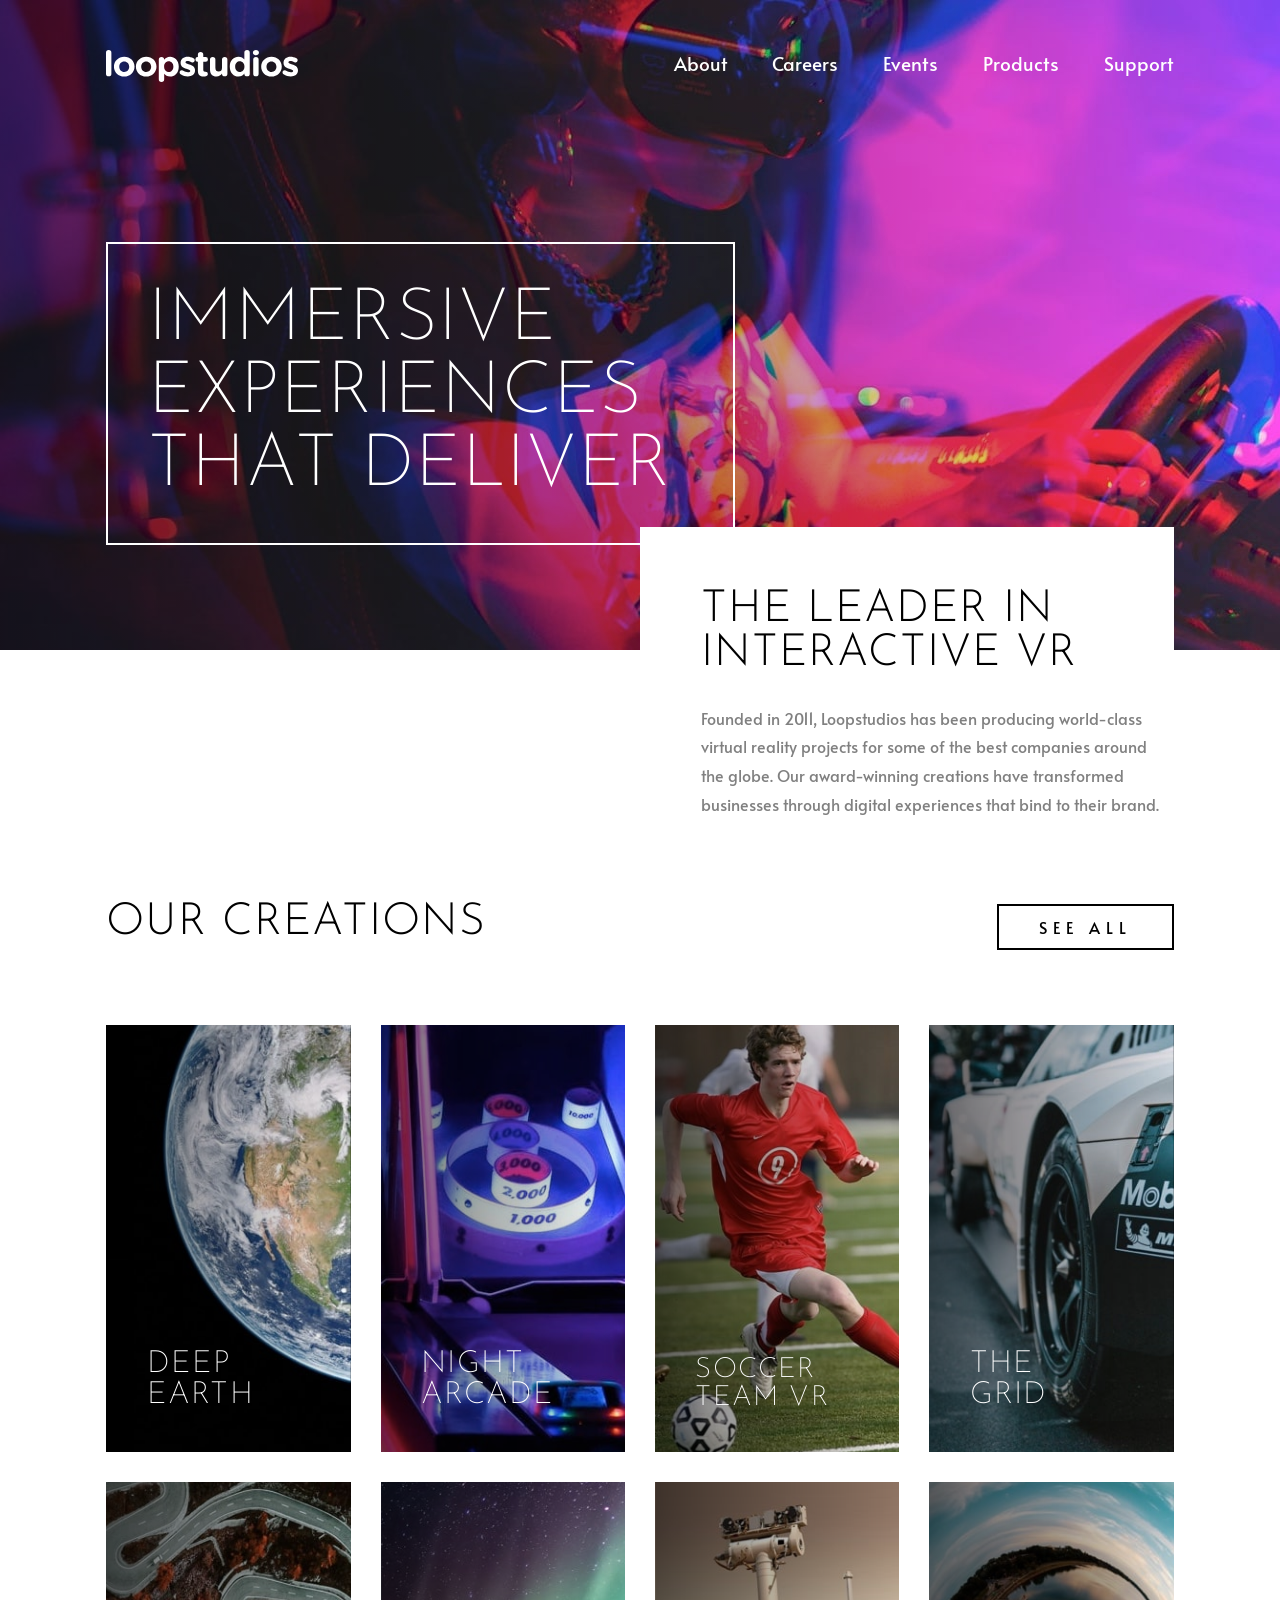
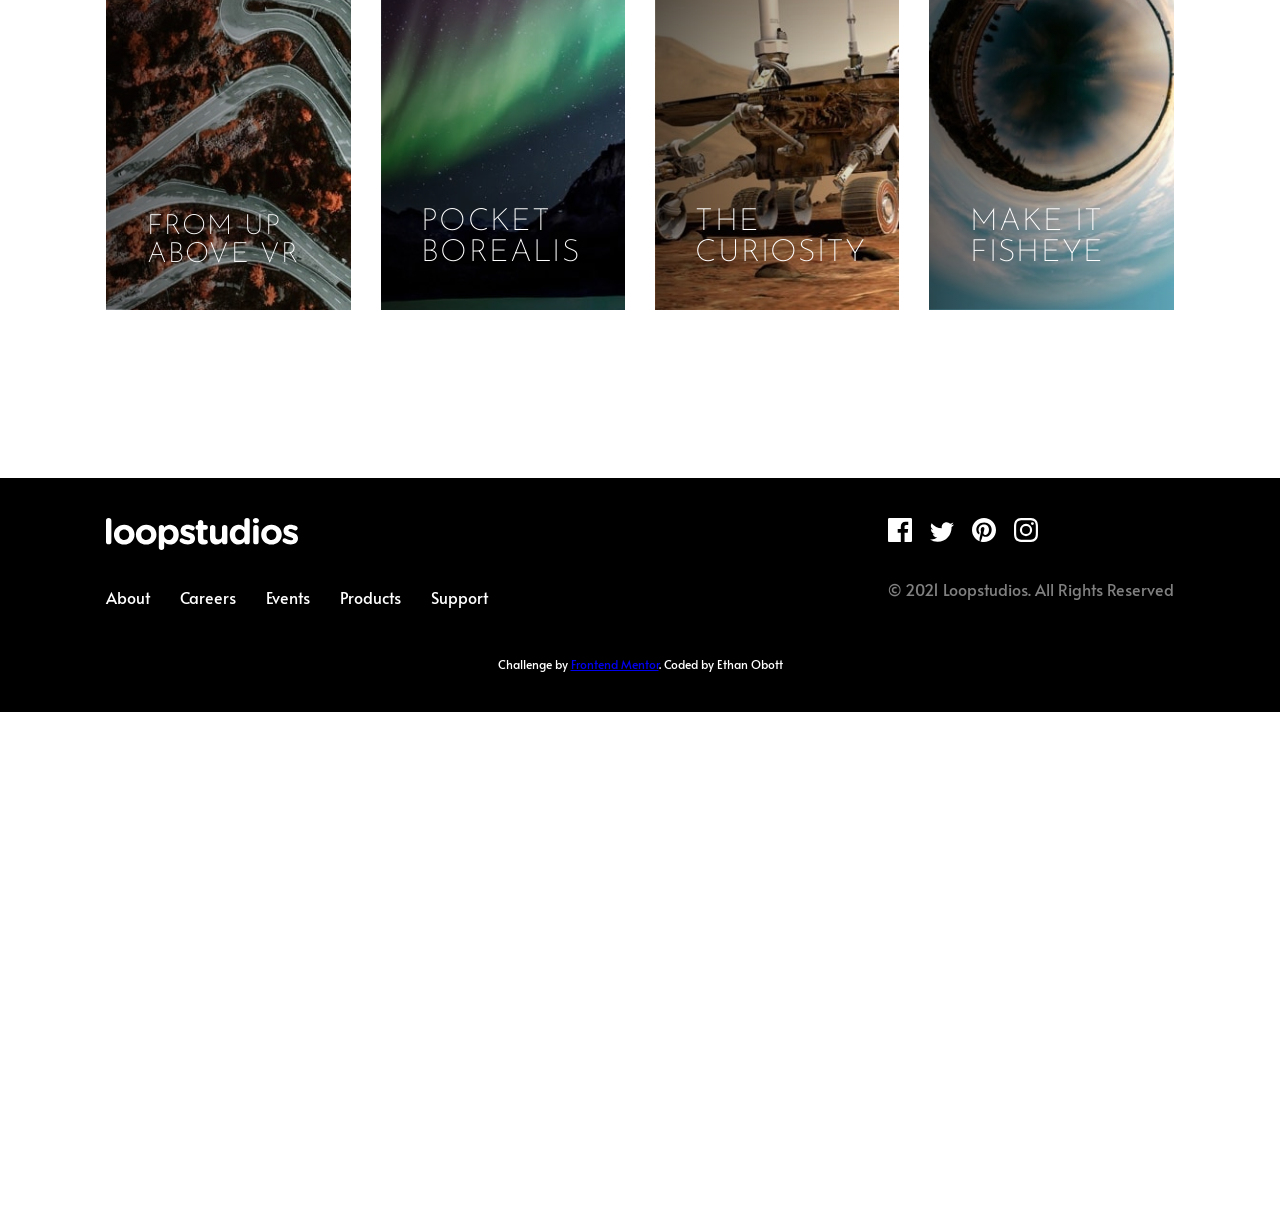
==== index.html @ 9c589ead "move code files to root folder" ====
<!DOCTYPE html>
<html lang="en">
    <head>
        <meta charset="UTF-8" />
        <meta name="viewport" content="width=device-width, initial-scale=1.0" />
        <!-- displays site properly based on user's device -->
        <link
            rel="icon"
            type="image/png"
            sizes="32x32"
            href="./images/favicon-32x32.png"
        />
        <title>Frontend Mentor | Loopstudios landing page</title>
        <link rel="stylesheet" href="styles.css" />
        <link
            rel="shortcut icon"
            href="../images/favicon-32x32.png"
            type="image/x-icon"
        />
        <!-- font link 1 -->
        <link
            href="https://fonts.googleapis.com/css2?family=Alata&display=swap"
            rel="stylesheet"
        />

        <!-- font link 2 -->
        <link rel="preconnect" href="https://fonts.googleapis.com" />
        <link rel="preconnect" href="https://fonts.gstatic.com" crossorigin />
        <link
            href="https://fonts.googleapis.com/css2?family=Alata&family=Josefin+Sans:ital,wght@0,100..700;1,100..700&display=swap"
            rel="stylesheet"
        />

        <script defer src="./index.js"></script>
    </head>
    <body>
        <header>
            <!-- logo, hamburger and nav-->
            <div id="logo-and-nav-cont">
                <!-- "loopstudios" logo -->
                <svg
                    class="loopstudios-logo"
                    width="192"
                    height="32"
                    xmlns="http://www.w3.org/2000/svg"
                >
                    <path
                        d="M2.694 26.324a2.694 2.694 0 002.695-2.697V2.697a2.694 2.694 0 10-5.389 0v20.93a2.694 2.694 0 002.694 2.697zm15.506.213c5.92 0 10.317-4.435 10.317-9.898v-.071c0-5.464-4.36-9.827-10.246-9.827-5.92 0-10.317 4.434-10.317 9.898v.07c0 5.464 4.361 9.828 10.246 9.828zm.071-4.648c-2.978 0-4.999-2.448-4.999-5.25v-.071c0-2.803 1.844-5.18 4.928-5.18 2.978 0 5 2.448 5 5.25v.072c0 2.802-1.844 5.18-4.929 5.18zm21.887 4.648c5.921 0 10.317-4.435 10.317-9.898v-.071c0-5.464-4.36-9.827-10.246-9.827-5.92 0-10.317 4.434-10.317 9.898v.07c0 5.464 4.361 9.828 10.246 9.828zm.071-4.648c-2.978 0-4.999-2.448-4.999-5.25v-.071c0-2.803 1.844-5.18 4.928-5.18 2.979 0 5 2.448 5 5.25v.072c0 2.802-1.844 5.18-4.929 5.18zM55.487 32a2.694 2.694 0 002.694-2.696v-5.677c1.277 1.526 3.05 2.839 5.921 2.839 4.503 0 8.65-3.477 8.65-9.827v-.071c0-6.35-4.218-9.827-8.65-9.827-2.8 0-4.609 1.312-5.92 3.086V9.58a2.694 2.694 0 10-5.39 0v19.725A2.694 2.694 0 0055.488 32zm7.232-10.11c-2.517 0-4.608-2.094-4.608-5.251v-.071c0-3.158 2.091-5.25 4.608-5.25 2.518 0 4.645 2.092 4.645 5.25v.07c0 3.193-2.127 5.251-4.645 5.251zm19.087 4.576c4.113 0 7.268-1.916 7.268-6.138v-.07c0-3.478-3.084-4.755-5.743-5.642-2.057-.71-3.865-1.206-3.865-2.27v-.071c0-.745.674-1.313 1.985-1.313 1.135 0 2.589.462 4.113 1.207.355.177.603.248.993.248 1.205 0 2.162-.923 2.162-2.129 0-.922-.496-1.632-1.276-2.022-1.843-.922-3.9-1.454-5.885-1.454-3.83 0-6.949 2.164-6.949 6.03v.072c0 3.69 3.014 4.93 5.673 5.711 2.091.639 3.935 1.03 3.935 2.2v.07c0 .852-.71 1.42-2.27 1.42-1.524 0-3.332-.568-5.14-1.703a2.066 2.066 0 00-1.064-.284c-1.205 0-2.127.923-2.127 2.129 0 .851.461 1.49 1.028 1.845 2.305 1.49 4.822 2.164 7.162 2.164zm15.612-.036c1.17 0 2.092-.142 3.085-.532a2.194 2.194 0 001.382-2.022 2.248 2.248 0 00-2.233-2.235c-.107 0-.461.035-.638.035-1.206 0-1.738-.603-1.738-1.845v-8.124h2.376a2.3 2.3 0 002.304-2.306 2.3 2.3 0 00-2.304-2.306h-2.376V4.718a2.694 2.694 0 10-5.389 0v2.377h-.177a2.3 2.3 0 00-2.304 2.306 2.3 2.3 0 002.304 2.306h.177v9.011c0 4.4 2.234 5.712 5.531 5.712zm13.024.036c2.73 0 4.325-1.455 5.566-3.051v.212a2.694 2.694 0 105.39 0V9.58a2.694 2.694 0 10-5.39 0v8.124c0 2.554-1.311 3.867-3.368 3.867-2.056 0-3.261-1.313-3.261-3.867V9.579a2.694 2.694 0 10-5.39 0v9.827c0 4.363 2.376 7.06 6.453 7.06zm21.994 0c2.8 0 4.609-1.313 5.92-3.087v.248a2.694 2.694 0 105.39 0V2.697a2.694 2.694 0 10-5.39 0v6.882c-1.276-1.526-3.048-2.838-5.92-2.838-4.503 0-8.65 3.476-8.65 9.827v.07c0 6.35 4.218 9.828 8.65 9.828zm1.383-4.577c-2.518 0-4.645-2.093-4.645-5.25v-.071c0-3.193 2.127-5.25 4.645-5.25 2.517 0 4.608 2.092 4.608 5.25v.07c0 3.158-2.091 5.251-4.608 5.251zm16.108-16.71c1.702 0 3.014-.993 3.014-2.554v-.07c0-1.562-1.312-2.52-3.014-2.52-1.702 0-3.013.958-3.013 2.52v.07c0 1.561 1.311 2.555 3.013 2.555zm0 21.145a2.694 2.694 0 002.694-2.697V9.58a2.694 2.694 0 10-5.388 0v14.048a2.694 2.694 0 002.694 2.697zm15.506.213c5.92 0 10.317-4.435 10.317-9.898v-.071c0-5.464-4.361-9.827-10.246-9.827-5.921 0-10.317 4.434-10.317 9.898v.07c0 5.464 4.36 9.828 10.246 9.828zm.07-4.648c-2.977 0-4.998-2.448-4.998-5.25v-.071c0-2.803 1.843-5.18 4.928-5.18 2.978 0 4.999 2.448 4.999 5.25v.072c0 2.802-1.844 5.18-4.928 5.18zm19.23 4.577c4.112 0 7.267-1.916 7.267-6.138v-.07c0-3.478-3.084-4.755-5.743-5.642-2.057-.71-3.865-1.206-3.865-2.27v-.071c0-.745.674-1.313 1.986-1.313 1.134 0 2.588.462 4.112 1.207.355.177.603.248.993.248 1.205 0 2.162-.923 2.162-2.129 0-.922-.496-1.632-1.276-2.022-1.843-.922-3.9-1.454-5.885-1.454-3.83 0-6.949 2.164-6.949 6.03v.072c0 3.69 3.014 4.93 5.673 5.711 2.091.639 3.935 1.03 3.935 2.2v.07c0 .852-.71 1.42-2.27 1.42-1.524 0-3.332-.568-5.14-1.703a2.066 2.066 0 00-1.063-.284c-1.206 0-2.128.923-2.128 2.129 0 .851.461 1.49 1.028 1.845 2.305 1.49 4.822 2.164 7.162 2.164z"
                        fill="#FFF"
                        fill-rule="nonzero"
                    />
                </svg>

                <!-- hamburger icon -->
                <svg
                    id="hamburger-btn"
                    onclick="openMobileNav()"
                    width="24"
                    height="16"
                    xmlns="http://www.w3.org/2000/svg"
                    fill="white"
                >
                    <g>
                        <path d="M0 0h24v2H0zM0 7h24v2H0zM0 14h24v2H0z"></path>
                    </g>
                </svg>

                <!-- nav for both mobile and desktop. (nav is hidden by default)-->
                <nav class="display-none">
                    <!-- logo-and-close-btn -->
                    <div id="logo-and-close-btn">
                        <!-- "loopstudios" logo -->
                        <svg
                            class="logo"
                            width="192"
                            height="32"
                            xmlns="http://www.w3.org/2000/svg"
                        >
                            <path
                                d="M2.694 26.324a2.694 2.694 0 002.695-2.697V2.697a2.694 2.694 0 10-5.389 0v20.93a2.694 2.694 0 002.694 2.697zm15.506.213c5.92 0 10.317-4.435 10.317-9.898v-.071c0-5.464-4.36-9.827-10.246-9.827-5.92 0-10.317 4.434-10.317 9.898v.07c0 5.464 4.361 9.828 10.246 9.828zm.071-4.648c-2.978 0-4.999-2.448-4.999-5.25v-.071c0-2.803 1.844-5.18 4.928-5.18 2.978 0 5 2.448 5 5.25v.072c0 2.802-1.844 5.18-4.929 5.18zm21.887 4.648c5.921 0 10.317-4.435 10.317-9.898v-.071c0-5.464-4.36-9.827-10.246-9.827-5.92 0-10.317 4.434-10.317 9.898v.07c0 5.464 4.361 9.828 10.246 9.828zm.071-4.648c-2.978 0-4.999-2.448-4.999-5.25v-.071c0-2.803 1.844-5.18 4.928-5.18 2.979 0 5 2.448 5 5.25v.072c0 2.802-1.844 5.18-4.929 5.18zM55.487 32a2.694 2.694 0 002.694-2.696v-5.677c1.277 1.526 3.05 2.839 5.921 2.839 4.503 0 8.65-3.477 8.65-9.827v-.071c0-6.35-4.218-9.827-8.65-9.827-2.8 0-4.609 1.312-5.92 3.086V9.58a2.694 2.694 0 10-5.39 0v19.725A2.694 2.694 0 0055.488 32zm7.232-10.11c-2.517 0-4.608-2.094-4.608-5.251v-.071c0-3.158 2.091-5.25 4.608-5.25 2.518 0 4.645 2.092 4.645 5.25v.07c0 3.193-2.127 5.251-4.645 5.251zm19.087 4.576c4.113 0 7.268-1.916 7.268-6.138v-.07c0-3.478-3.084-4.755-5.743-5.642-2.057-.71-3.865-1.206-3.865-2.27v-.071c0-.745.674-1.313 1.985-1.313 1.135 0 2.589.462 4.113 1.207.355.177.603.248.993.248 1.205 0 2.162-.923 2.162-2.129 0-.922-.496-1.632-1.276-2.022-1.843-.922-3.9-1.454-5.885-1.454-3.83 0-6.949 2.164-6.949 6.03v.072c0 3.69 3.014 4.93 5.673 5.711 2.091.639 3.935 1.03 3.935 2.2v.07c0 .852-.71 1.42-2.27 1.42-1.524 0-3.332-.568-5.14-1.703a2.066 2.066 0 00-1.064-.284c-1.205 0-2.127.923-2.127 2.129 0 .851.461 1.49 1.028 1.845 2.305 1.49 4.822 2.164 7.162 2.164zm15.612-.036c1.17 0 2.092-.142 3.085-.532a2.194 2.194 0 001.382-2.022 2.248 2.248 0 00-2.233-2.235c-.107 0-.461.035-.638.035-1.206 0-1.738-.603-1.738-1.845v-8.124h2.376a2.3 2.3 0 002.304-2.306 2.3 2.3 0 00-2.304-2.306h-2.376V4.718a2.694 2.694 0 10-5.389 0v2.377h-.177a2.3 2.3 0 00-2.304 2.306 2.3 2.3 0 002.304 2.306h.177v9.011c0 4.4 2.234 5.712 5.531 5.712zm13.024.036c2.73 0 4.325-1.455 5.566-3.051v.212a2.694 2.694 0 105.39 0V9.58a2.694 2.694 0 10-5.39 0v8.124c0 2.554-1.311 3.867-3.368 3.867-2.056 0-3.261-1.313-3.261-3.867V9.579a2.694 2.694 0 10-5.39 0v9.827c0 4.363 2.376 7.06 6.453 7.06zm21.994 0c2.8 0 4.609-1.313 5.92-3.087v.248a2.694 2.694 0 105.39 0V2.697a2.694 2.694 0 10-5.39 0v6.882c-1.276-1.526-3.048-2.838-5.92-2.838-4.503 0-8.65 3.476-8.65 9.827v.07c0 6.35 4.218 9.828 8.65 9.828zm1.383-4.577c-2.518 0-4.645-2.093-4.645-5.25v-.071c0-3.193 2.127-5.25 4.645-5.25 2.517 0 4.608 2.092 4.608 5.25v.07c0 3.158-2.091 5.251-4.608 5.251zm16.108-16.71c1.702 0 3.014-.993 3.014-2.554v-.07c0-1.562-1.312-2.52-3.014-2.52-1.702 0-3.013.958-3.013 2.52v.07c0 1.561 1.311 2.555 3.013 2.555zm0 21.145a2.694 2.694 0 002.694-2.697V9.58a2.694 2.694 0 10-5.388 0v14.048a2.694 2.694 0 002.694 2.697zm15.506.213c5.92 0 10.317-4.435 10.317-9.898v-.071c0-5.464-4.361-9.827-10.246-9.827-5.921 0-10.317 4.434-10.317 9.898v.07c0 5.464 4.36 9.828 10.246 9.828zm.07-4.648c-2.977 0-4.998-2.448-4.998-5.25v-.071c0-2.803 1.843-5.18 4.928-5.18 2.978 0 4.999 2.448 4.999 5.25v.072c0 2.802-1.844 5.18-4.928 5.18zm19.23 4.577c4.112 0 7.267-1.916 7.267-6.138v-.07c0-3.478-3.084-4.755-5.743-5.642-2.057-.71-3.865-1.206-3.865-2.27v-.071c0-.745.674-1.313 1.986-1.313 1.134 0 2.588.462 4.112 1.207.355.177.603.248.993.248 1.205 0 2.162-.923 2.162-2.129 0-.922-.496-1.632-1.276-2.022-1.843-.922-3.9-1.454-5.885-1.454-3.83 0-6.949 2.164-6.949 6.03v.072c0 3.69 3.014 4.93 5.673 5.711 2.091.639 3.935 1.03 3.935 2.2v.07c0 .852-.71 1.42-2.27 1.42-1.524 0-3.332-.568-5.14-1.703a2.066 2.066 0 00-1.063-.284c-1.206 0-2.128.923-2.128 2.129 0 .851.461 1.49 1.028 1.845 2.305 1.49 4.822 2.164 7.162 2.164z"
                                fill="#FFF"
                                fill-rule="nonzero"
                            />
                        </svg>

                        <!-- close icon (hidden on desktop)-->
                        <svg
                            id="close-nav-btn"
                            onclick="closeMobileNav()"
                            width="20"
                            height="20"
                            xmlns="http://www.w3.org/2000/svg"
                        >
                            <path
                                d="M17.778.808l1.414 1.414L11.414 10l7.778 7.778-1.414 1.414L10 11.414l-7.778 7.778-1.414-1.414L8.586 10 .808 2.222 2.222.808 10 8.586 17.778.808z"
                                fill="#FFF"
                                fill-rule="evenodd"
                            />
                        </svg>
                    </div>

                    <!-- links -->
                    <div id="nav-links-cont">
                        <!-- link 1 -->
                        <a href="#">About</a>

                        <!-- link 2 -->
                        <a href="#">Careers</a>

                        <!-- link 3 -->
                        <a href="#">Events</a>

                        <!-- link 4 -->
                        <a href="#">Products</a>

                        <!-- link 5 -->
                        <a href="#">Support</a>
                    </div>
                </nav>
            </div>

            <!-- heading cont -->
            <div id="h1-cont">
                <h1>immersive experiences that deliver</h1>
            </div>
        </header>

        <main>
            <!-- !intro section -->
            <section id="about-section">
                <!-- responsive image -->
                <picture>
                    <source
                        media="(min-width:992px)"
                        srcset="/images/desktop/image-interactive.jpg"
                    />
                    <img
                        id="about-img"
                        src="../images/mobile/image-interactive.jpg"
                        alt="Guy with a virtual reality headset on"
                        width="654"
                    />
                </picture>

                <div id="heading-and-par-cont">
                    <h2 id="about-us-heading">the leader in interactive vr</h2>

                    <!-- par -->
                    <p id="about-par">
                        Founded in 2011, Loopstudios has been producing
                        world-class virtual reality projects for some of the
                        best companies around the globe. Our award-winning
                        creations have transformed businesses through digital
                        experiences that bind to their brand.
                    </p>
                </div>
            </section>

            <!-- !"our creations" section -->

            <section id="creations-section">
                <!-- heading -->
                <div id="h2-cont-and-btn">
                    <h2>our creations</h2>
                    <a id="see-all-btn-desktop" class="see-all-btn" href="#"
                        >see all</a
                    >
                </div>

                <!-- images container -->
                <div id="our-creations-cont">
                    <!-- image 1 -->
                    <div class="creations-img-cont">
                        <p class="creations-text">deep earth</p>
                    </div>

                    <!-- image 2 -->
                    <div class="creations-img-cont">
                        <p class="creations-text">night arcade</p>
                    </div>

                    <!-- image 3 -->
                    <div class="creations-img-cont">
                        <p class="creations-text longer-text">soccer team vr</p>
                    </div>

                    <!-- image 4 -->
                    <div class="creations-img-cont">
                        <p class="creations-text">the grid</p>
                    </div>

                    <!-- image 5 -->
                    <div class="creations-img-cont">
                        <p class="creations-text longer-text">
                            from up above vr
                        </p>
                    </div>

                    <!-- image 6 -->
                    <div class="creations-img-cont">
                        <p class="creations-text">pocket borealis</p>
                    </div>

                    <!-- image 7 -->
                    <div class="creations-img-cont">
                        <p class="creations-text">the curiosity</p>
                    </div>

                    <!-- image 8 -->
                    <div class="creations-img-cont">
                        <p class="creations-text">make it fisheye</p>
                    </div>
                </div>

                <!-- button -->
                <a id="see-all-btn-mobile" class="see-all-btn" href="#"
                    >see all</a
                >
            </section>
        </main>

        <footer>
            <section id="footer-content-cont">
                <!-- links and logo -->
                <div id="logo-and-page-links-cont">
                    <!-- "loopstudios" logo -->
                    <svg
                        class="loopstudios-logo"
                        width="192"
                        height="32"
                        xmlns="http://www.w3.org/2000/svg"
                    >
                        <path
                            d="M2.694 26.324a2.694 2.694 0 002.695-2.697V2.697a2.694 2.694 0 10-5.389 0v20.93a2.694 2.694 0 002.694 2.697zm15.506.213c5.92 0 10.317-4.435 10.317-9.898v-.071c0-5.464-4.36-9.827-10.246-9.827-5.92 0-10.317 4.434-10.317 9.898v.07c0 5.464 4.361 9.828 10.246 9.828zm.071-4.648c-2.978 0-4.999-2.448-4.999-5.25v-.071c0-2.803 1.844-5.18 4.928-5.18 2.978 0 5 2.448 5 5.25v.072c0 2.802-1.844 5.18-4.929 5.18zm21.887 4.648c5.921 0 10.317-4.435 10.317-9.898v-.071c0-5.464-4.36-9.827-10.246-9.827-5.92 0-10.317 4.434-10.317 9.898v.07c0 5.464 4.361 9.828 10.246 9.828zm.071-4.648c-2.978 0-4.999-2.448-4.999-5.25v-.071c0-2.803 1.844-5.18 4.928-5.18 2.979 0 5 2.448 5 5.25v.072c0 2.802-1.844 5.18-4.929 5.18zM55.487 32a2.694 2.694 0 002.694-2.696v-5.677c1.277 1.526 3.05 2.839 5.921 2.839 4.503 0 8.65-3.477 8.65-9.827v-.071c0-6.35-4.218-9.827-8.65-9.827-2.8 0-4.609 1.312-5.92 3.086V9.58a2.694 2.694 0 10-5.39 0v19.725A2.694 2.694 0 0055.488 32zm7.232-10.11c-2.517 0-4.608-2.094-4.608-5.251v-.071c0-3.158 2.091-5.25 4.608-5.25 2.518 0 4.645 2.092 4.645 5.25v.07c0 3.193-2.127 5.251-4.645 5.251zm19.087 4.576c4.113 0 7.268-1.916 7.268-6.138v-.07c0-3.478-3.084-4.755-5.743-5.642-2.057-.71-3.865-1.206-3.865-2.27v-.071c0-.745.674-1.313 1.985-1.313 1.135 0 2.589.462 4.113 1.207.355.177.603.248.993.248 1.205 0 2.162-.923 2.162-2.129 0-.922-.496-1.632-1.276-2.022-1.843-.922-3.9-1.454-5.885-1.454-3.83 0-6.949 2.164-6.949 6.03v.072c0 3.69 3.014 4.93 5.673 5.711 2.091.639 3.935 1.03 3.935 2.2v.07c0 .852-.71 1.42-2.27 1.42-1.524 0-3.332-.568-5.14-1.703a2.066 2.066 0 00-1.064-.284c-1.205 0-2.127.923-2.127 2.129 0 .851.461 1.49 1.028 1.845 2.305 1.49 4.822 2.164 7.162 2.164zm15.612-.036c1.17 0 2.092-.142 3.085-.532a2.194 2.194 0 001.382-2.022 2.248 2.248 0 00-2.233-2.235c-.107 0-.461.035-.638.035-1.206 0-1.738-.603-1.738-1.845v-8.124h2.376a2.3 2.3 0 002.304-2.306 2.3 2.3 0 00-2.304-2.306h-2.376V4.718a2.694 2.694 0 10-5.389 0v2.377h-.177a2.3 2.3 0 00-2.304 2.306 2.3 2.3 0 002.304 2.306h.177v9.011c0 4.4 2.234 5.712 5.531 5.712zm13.024.036c2.73 0 4.325-1.455 5.566-3.051v.212a2.694 2.694 0 105.39 0V9.58a2.694 2.694 0 10-5.39 0v8.124c0 2.554-1.311 3.867-3.368 3.867-2.056 0-3.261-1.313-3.261-3.867V9.579a2.694 2.694 0 10-5.39 0v9.827c0 4.363 2.376 7.06 6.453 7.06zm21.994 0c2.8 0 4.609-1.313 5.92-3.087v.248a2.694 2.694 0 105.39 0V2.697a2.694 2.694 0 10-5.39 0v6.882c-1.276-1.526-3.048-2.838-5.92-2.838-4.503 0-8.65 3.476-8.65 9.827v.07c0 6.35 4.218 9.828 8.65 9.828zm1.383-4.577c-2.518 0-4.645-2.093-4.645-5.25v-.071c0-3.193 2.127-5.25 4.645-5.25 2.517 0 4.608 2.092 4.608 5.25v.07c0 3.158-2.091 5.251-4.608 5.251zm16.108-16.71c1.702 0 3.014-.993 3.014-2.554v-.07c0-1.562-1.312-2.52-3.014-2.52-1.702 0-3.013.958-3.013 2.52v.07c0 1.561 1.311 2.555 3.013 2.555zm0 21.145a2.694 2.694 0 002.694-2.697V9.58a2.694 2.694 0 10-5.388 0v14.048a2.694 2.694 0 002.694 2.697zm15.506.213c5.92 0 10.317-4.435 10.317-9.898v-.071c0-5.464-4.361-9.827-10.246-9.827-5.921 0-10.317 4.434-10.317 9.898v.07c0 5.464 4.36 9.828 10.246 9.828zm.07-4.648c-2.977 0-4.998-2.448-4.998-5.25v-.071c0-2.803 1.843-5.18 4.928-5.18 2.978 0 4.999 2.448 4.999 5.25v.072c0 2.802-1.844 5.18-4.928 5.18zm19.23 4.577c4.112 0 7.267-1.916 7.267-6.138v-.07c0-3.478-3.084-4.755-5.743-5.642-2.057-.71-3.865-1.206-3.865-2.27v-.071c0-.745.674-1.313 1.986-1.313 1.134 0 2.588.462 4.112 1.207.355.177.603.248.993.248 1.205 0 2.162-.923 2.162-2.129 0-.922-.496-1.632-1.276-2.022-1.843-.922-3.9-1.454-5.885-1.454-3.83 0-6.949 2.164-6.949 6.03v.072c0 3.69 3.014 4.93 5.673 5.711 2.091.639 3.935 1.03 3.935 2.2v.07c0 .852-.71 1.42-2.27 1.42-1.524 0-3.332-.568-5.14-1.703a2.066 2.066 0 00-1.063-.284c-1.206 0-2.128.923-2.128 2.129 0 .851.461 1.49 1.028 1.845 2.305 1.49 4.822 2.164 7.162 2.164z"
                            fill="#FFF"
                            fill-rule="nonzero"
                        />
                    </svg>

                    <section id="page-links">
                        <!-- page links -->
                        <a href="#">About</a>
                        <a href="#">Careers</a>
                        <a href="#">Events</a>
                        <a href="#">Products</a>
                        <a href="#">Support</a>
                    </section>
                </div>

                <!-- socials & copyright -->
                <div id="socials-and-copyright-cont">
                    <section id="social-links-cont">
                        <!-- facebook -->
                        <a class="social-link" href="#">
                            <svg
                                width="24"
                                height="24"
                                xmlns="http://www.w3.org/2000/svg"
                            >
                                <path
                                    d="M22.675 0H1.325C.593 0 0 .593 0 1.325v21.351C0 23.407.593 24 1.325 24H12.82v-9.294H9.692v-3.622h3.128V8.413c0-3.1 1.893-4.788 4.659-4.788 1.325 0 2.463.099 2.795.143v3.24l-1.918.001c-1.504 0-1.795.715-1.795 1.763v2.313h3.587l-.467 3.622h-3.12V24h6.116c.73 0 1.323-.593 1.323-1.325V1.325C24 .593 23.407 0 22.675 0z"
                                    fill="#FFF"
                                    fill-rule="nonzero"
                                />
                            </svg>
                        </a>
                        <!-- twitter -->
                        <a class="social-link" href="#">
                            <svg
                                width="24"
                                height="20"
                                xmlns="http://www.w3.org/2000/svg"
                            >
                                <path
                                    d="M24 2.557a9.83 9.83 0 01-2.828.775A4.932 4.932 0 0023.337.608a9.864 9.864 0 01-3.127 1.195A4.916 4.916 0 0016.616.248c-3.179 0-5.515 2.966-4.797 6.045A13.978 13.978 0 011.671 1.149a4.93 4.93 0 001.523 6.574 4.903 4.903 0 01-2.229-.616c-.054 2.281 1.581 4.415 3.949 4.89a4.935 4.935 0 01-2.224.084 4.928 4.928 0 004.6 3.419A9.9 9.9 0 010 17.54a13.94 13.94 0 007.548 2.212c9.142 0 14.307-7.721 13.995-14.646A10.025 10.025 0 0024 2.557z"
                                    fill="#FFF"
                                    fill-rule="nonzero"
                                />
                            </svg>
                        </a>
                        <!-- pinterest -->
                        <a class="social-link" href="#">
                            <svg
                                width="24"
                                height="24"
                                xmlns="http://www.w3.org/2000/svg"
                            >
                                <path
                                    d="M12 0C5.373 0 0 5.372 0 12c0 5.084 3.163 9.426 7.627 11.174-.105-.949-.2-2.405.042-3.441.218-.937 1.407-5.965 1.407-5.965s-.359-.719-.359-1.782c0-1.668.967-2.914 2.171-2.914 1.023 0 1.518.769 1.518 1.69 0 1.029-.655 2.568-.994 3.995-.283 1.194.599 2.169 1.777 2.169 2.133 0 3.772-2.249 3.772-5.495 0-2.873-2.064-4.882-5.012-4.882-3.414 0-5.418 2.561-5.418 5.207 0 1.031.397 2.138.893 2.738a.36.36 0 01.083.345l-.333 1.36c-.053.22-.174.267-.402.161-1.499-.698-2.436-2.889-2.436-4.649 0-3.785 2.75-7.262 7.929-7.262 4.163 0 7.398 2.967 7.398 6.931 0 4.136-2.607 7.464-6.227 7.464-1.216 0-2.359-.631-2.75-1.378l-.748 2.853c-.271 1.043-1.002 2.35-1.492 3.146C9.57 23.812 10.763 24 12 24c6.627 0 12-5.373 12-12 0-6.628-5.373-12-12-12z"
                                    fill="#FFF"
                                    fill-rule="nonzero"
                                />
                            </svg>
                        </a>
                        <!-- instagram -->
                        <a class="social-link" href="#">
                            <svg
                                width="24"
                                height="24"
                                xmlns="http://www.w3.org/2000/svg"
                            >
                                <path
                                    d="M12 2.163c3.204 0 3.584.012 4.85.07 3.252.148 4.771 1.691 4.919 4.919.058 1.265.069 1.645.069 4.849 0 3.205-.012 3.584-.069 4.849-.149 3.225-1.664 4.771-4.919 4.919-1.266.058-1.644.07-4.85.07-3.204 0-3.584-.012-4.849-.07-3.26-.149-4.771-1.699-4.919-4.92-.058-1.265-.07-1.644-.07-4.849 0-3.204.013-3.583.07-4.849.149-3.227 1.664-4.771 4.919-4.919 1.266-.057 1.645-.069 4.849-.069zM12 0C8.741 0 8.333.014 7.053.072 2.695.272.273 2.69.073 7.052.014 8.333 0 8.741 0 12c0 3.259.014 3.668.072 4.948.2 4.358 2.618 6.78 6.98 6.98C8.333 23.986 8.741 24 12 24c3.259 0 3.668-.014 4.948-.072 4.354-.2 6.782-2.618 6.979-6.98.059-1.28.073-1.689.073-4.948 0-3.259-.014-3.667-.072-4.947-.196-4.354-2.617-6.78-6.979-6.98C15.668.014 15.259 0 12 0zm0 5.838a6.162 6.162 0 100 12.324 6.162 6.162 0 000-12.324zM12 16a4 4 0 110-8 4 4 0 010 8zm6.406-11.845a1.44 1.44 0 100 2.881 1.44 1.44 0 000-2.881z"
                                    fill="#FFF"
                                    fill-rule="nonzero"
                                />
                            </svg>
                        </a>
                    </section>

                    <!-- copyright -->
                    <p id="copyright">
                        &copy; 2021 Loopstudios. All Rights Reserved
                    </p>
                </div>
            </section>

            <!-- attribution -->
            <section id="attribution">
                <p id="attribution-par">
                    Challenge by
                    <a
                        href="https://www.frontendmentor.io?ref=challenge"
                        target="_blank"
                        >Frontend Mentor</a
                    >. Coded by Ethan Obott
                </p>
            </section>
        </footer>
    </body>
</html>
---- styles.css ----
*,
::before,
::after {
    margin: 0;
    padding: 0;
    box-sizing: border-box;
}

:root {
    --color-white: hsl(0, 0%, 100%);
    --color-black: hsl(0, 0%, 0%);
    --color-dark-gray: hsl(0, 0%, 55%);
    --color-very-dark-gray: hsl(0, 0%, 41%);
    --img-gradient: linear-gradient(
        to right,
        rgba(0, 0, 0, 0.563),
        transparent
    );
    --josefin-sans: "Josefin Sans", serif;
    --alata: "Alata";
    --about-us-padding: clamp(2.5rem, 11.765vw + -5.588rem, 5rem);
    --h1-size: clamp(1.5rem, 1.788vw + 1.142rem, 2.25rem);
    --h2-size: clamp(1.5rem, 2.143vw + 1.071rem, 3rem);
    --main-padding-top-and-bottom: clamp(6.25rem, 7.143vw + 4.821rem, 11.25rem);
    --padding-left-and-right: clamp(1.563rem, 8.482vw + -0.134rem, 7.5rem);
}

body {
    min-height: 100vh;
}

nav {
    top: 0;
    right: 0;
    height: 100vh;
    width: 100%;
    padding: 30px 25px 0;
    z-index: 10;
    position: fixed;
    color: white;
    background-color: black;
}

/* main */
main {
    padding: var(--main-padding-top-and-bottom) var(--padding-left-and-right);
}

/* !header */

#logo-and-close-btn {
    display: flex;
    justify-content: space-between;
}

/* hidden on desktop */
#close-nav-btn {
    transform: translateY(10px);
}

.display-none {
    display: none;
}

#nav-links-cont {
    margin-top: 100px;
    display: flex;
    flex-direction: column;
}

#nav-links-cont a {
    text-decoration: none;
    text-transform: uppercase;
    font-size: 2rem;
    margin-bottom: 20px;
    font-weight: 200;
    color: white;
}

header {
    background-image: url("../images/mobile/image-hero.jpg");
    height: 650px;
    background-repeat: no-repeat;
    background-position: center;
    background-size: cover;
    padding: 50px var(--padding-left-and-right);
    position: relative;
}

h1 {
    font-size: var(--h1-size);
}

nav,
h1,
h2 {
    font-family: var(--josefin-sans);
}

h1,
h2 {
    letter-spacing: 1px;
    text-transform: uppercase;
}

h2 {
    font-weight: 300;
    font-size: var(--h2-size);
    text-align: center;
}

#logo-and-nav-cont {
    display: flex;
    justify-content: space-between;
}

#hamburger-btn {
    transform: translateY(50%);
}
#h1-cont {
    margin-top: 160px;
    padding: 20px;
    border: 2px solid var(--color-white);
    max-width: 500px;
}

h1 {
    font-weight: 200;
    color: var(--color-white);
    font-size: clamp(1.875rem, 4.471vw + 0.981rem, 3.75rem);
}

.creations-img-cont {
    width: 100%;
}

#about-img {
    width: 100%;
}

/* !about us section */

#about-section {
    margin: 0 auto;
}

#heading-and-par-cont {
    max-width: 800px;
    margin: 0 auto;
}
#about-par {
    margin-top: 28px;
    font-family: var(--alata);
    text-align: center;
    font-weight: 200;
    color: #808080;
    line-height: 1.5;
    font-size: clamp(1.25rem, 0.513vw + 1.147rem, 1.5rem);
}

#about-us-heading {
    margin-top: 50px;
}

/* !our creations section */

#creations-section {
    margin-top: clamp(2.5rem, 4.464vw + 1.607rem, 5.625rem);
}

#our-creations-cont {
    margin-top: clamp(2.5rem, 3.571vw + 1.786rem, 5rem);
    display: flex;
    flex-direction: column;
    gap: 20px 0;
}

/* styles for all containers in "our creations" */
.creations-img-cont {
    display: flex;
    align-items: end; /*so that the text inside moves to the bottom*/
    width: 100%; /* Full width of parent */
    background-size: cover;
    background-position: center; /* Centers the background image */
    aspect-ratio: auto 16 / 5;
    padding: clamp(1.25rem, 2.254vw + 0.722rem, 2.75rem);
}

/* corresponding mobile background imgs for each container in "our creations" */
.creations-img-cont:nth-child(1) {
    background-image: var(--img-gradient),
        url("../images/mobile/image-deep-earth.jpg");
}

.creations-img-cont:nth-child(2) {
    background-image: var(--img-gradient),
        url("../images/mobile/image-night-arcade.jpg");
}

.creations-img-cont:nth-child(3) {
    background-image: var(--img-gradient),
        url("../images/mobile/image-soccer-team.jpg");
}

.creations-img-cont:nth-child(4) {
    background-image: var(--img-gradient),
        url("../images/mobile/image-grid.jpg");
}

.creations-img-cont:nth-child(5) {
    background-image: var(--img-gradient),
        url("../images/mobile/image-from-above.jpg");
}

.creations-img-cont:nth-child(6) {
    background-image: var(--img-gradient),
        url("../images/mobile/image-pocket-borealis.jpg");
}

.creations-img-cont:nth-child(7) {
    background-image: var(--img-gradient),
        url("../images/mobile/image-curiosity.jpg");
}

.creations-img-cont:nth-child(8) {
    background-image: var(--img-gradient),
        url("../images/mobile/image-fisheye.jpg");
}

.creations-text {
    color: var(--color-white);
    font-family: var(--josefin-sans);
    letter-spacing: 1.2px;
    font-weight: 200;
    font-size: clamp(1.5rem, 0.751vw + 1.324rem, 2rem);
    width: 50%;
    line-height: 1;
    text-transform: uppercase;
}

/* targets the 4th paragraph specifically */
.creations-img-cont:nth-of-type(4) > .creations-text {
    width: 30%;
}

/* doesn't have children and is used in 1 place so we don't need to give the <a></a> elem an id */

/* general styles for both mobile and desktop "see all" button */
.see-all-btn {
    width: fit-content;
    margin: 45px auto 0;
    padding: 10px 40px;
    border: 2px solid black;
    color: var(--color-black);
    text-decoration: none;
    font-family: var(--alata);
    letter-spacing: 6px;
    text-transform: uppercase;
}

/* desktop "see all button" */
#see-all-btn-desktop {
    display: none;
}

#see-all-btn-desktop:hover {
    background-color: var(--color-black);
    color: white;
}

/* mobile "see all button" */
#see-all-btn-mobile {
    display: block;
}

/* !footer */

/* page links has display flex so that it can be vertical */
footer {
    padding: 40px;
    background-color: var(--color-black);
    font-family: var(--alata);
    color: var(--color-white);
    display: flex;
    flex-direction: column;
    align-items: center;
    text-align: center;
}

#page-links,
#social-links-cont {
    margin-top: 30px;
}

/* no need to give a  */
#page-links > a {
    display: block;
    text-decoration: none;
    color: var(--color-white);
    margin-bottom: 20px;
}

#copyright {
    color: grey;
    margin-top: 16px;
}

#attribution {
    font-size: 12px;
    margin-top: 48px;
}

/* giving each social link element (<a/>) a class because each has children and we need a selector to easily select it's children */
.social-link {
    text-decoration: none;
    margin-right: 14px;
    display: inline-block;
}

.social-link > svg {
    display: block; /*so that it properly fills its container*/
}

/* the breakpoint where the about us section becomes horizontal */
@media (min-width: 1100px) {
    /*! header */
    header {
        background-image: var(--img-gradient),
            url("../images/desktop/image-hero.jpg");
    }

    /* hide the hamburger and close button */
    #hamburger-btn,
    #logo-and-close-btn {
        display: none;
    }

    /* the nav is shown, even if it was hidden by the user */
    .display-none {
        display: unset;
    }

    nav {
        padding: 0;
        height: auto;
        width: fit-content;
        background-color: transparent;
        font-family: var(--alata);
        position: relative; /*changed from position fixed on mobile */
        width: 60%; /*so that the flex container has more room to grow*/
        max-width: 500px;
    }

    #nav-links-cont {
        margin-top: 0px;
        flex-direction: row;
        justify-content: space-between;
    }

    #nav-links-cont > a {
        text-decoration: none;
        text-transform: capitalize;
        position: relative;
        font-size: clamp(1rem, 1.071vw + 0.336rem, 1.3rem);
        margin-bottom: 0;
        font-weight: 200;
        color: white;
        display: inline-block; /*this is made to be 100% of the parent div container, so that the after element can inherit it*/
    }

    #nav-links-cont > a:hover::after {
        content: "";
        position: absolute;
        background-color: white;
        width: 20px; /*inherits the width of the div*/
        height: 3px;
        bottom: -10px;
        left: 25%;
    }

    /* h1 heading */

    #h1-cont {
        max-width: unset;
        width: clamp(31.25rem, 44.643vw + 3.571rem, 43.75rem);
        padding: 40px;
    }

    h1 {
        font-size: clamp(3.75rem, 4.464vw + 0.982rem, 5rem);
    }

    /* !about section */
    #about-section {
        max-width: 100%; /*max width changed from 600px to just fill the container*/
        position: relative; /*so that the heading and par container can be positioned absolutely*/
    }

    #heading-and-par-cont {
        background-color: white;
        position: absolute;
        width: 50%;
        right: 0;
        bottom: -0.3px; /*goes a little bit beyond the bottom*/
        padding-top: var(--about-us-padding);
        padding-left: var(--about-us-padding);
    }

    /* about us */

    #about-us-heading {
        margin-top: 0;
    }

    picture {
        display: block; /*so that it can perfectly fill its container*/
        width: 70%;
    }

    #about-img {
        display: block;
        width: 100%;
    }

    #heading-and-par-cont > h2,
    #about-par {
        text-align: start;
    }

    #about-par {
        font-size: 16px;
        line-height: 1.8;
    }

    /* !creations section */

    #h2-cont-and-btn {
        display: flex;
        justify-content: space-between;
        align-items: baseline;
    }

    /* mobile "see all button" */
    #see-all-btn-mobile {
        display: none;
    }

    /* desktop "see all button" */
    #see-all-btn-desktop {
        margin: 0;
        display: inline-block;
    }

    #our-creations-cont {
        flex-direction: row;
        flex-wrap: wrap;
        gap: 30px 30px;
    }

    .creations-img-cont {
        width: calc(
            25% - 30px
        ); /*-take a 1/4th of the container MINUS the space for the gap*/
        aspect-ratio: 1 / 1.75;
        flex-grow: 1;
    }

    /* corresponding desktop background bg imgs for each container in "our creations" */

    .creations-img-cont:nth-child(1) {
        background-image: var(--img-gradient),
            url("../images/desktop/image-deep-earth.jpg");
    }

    .creations-img-cont:nth-child(2) {
        background-image: var(--img-gradient),
            url("../images/desktop/image-night-arcade.jpg");
    }

    .creations-img-cont:nth-child(3) {
        background-image: var(--img-gradient),
            url("../images/desktop/image-soccer-team.jpg");
    }

    .creations-img-cont:nth-child(4) {
        background-image: var(--img-gradient),
            url("../images/desktop/image-grid.jpg");
    }

    .creations-img-cont:nth-child(5) {
        background-image: var(--img-gradient),
            url("../images/desktop/image-from-above.jpg");
    }

    .creations-img-cont:nth-child(6) {
        background-image: var(--img-gradient),
            url("../images/desktop/image-pocket-borealis.jpg");
    }

    .creations-img-cont:nth-child(7) {
        background-image: var(--img-gradient),
            url("../images/desktop/image-curiosity.jpg");
    }

    .creations-img-cont:nth-child(8) {
        background-image: var(--img-gradient),
            url("../images/desktop/image-fisheye.jpg");
    }

    .creations-text {
        width: 100%;
    }

    /* targets the 6th paragraph specifically */
    .longer-text {
        font-size: 28px;
    }

    /* !footer */

    footer {
        padding: 40px var(--padding-left-and-right);
        text-align: start;
    }
    #footer-content-cont {
        display: flex;
        justify-content: space-between;
        width: 100%;
    }

    #logo #page-links,
    #social-links-cont {
        margin-top: 0;
    }

    #logo-and-page-links-cont {
        position: relative;
        width: fit-content;
    }

    #page-links {
        display: flex;
        /* position: absolute; */
        bottom: 0;
    }

    #page-links > a {
        position: relative;
        margin-bottom: 0;
        margin-right: 30px;
    }

    #page-links,
    #copyright {
        margin-top: 32px;
    }

    #page-links > a:hover::after {
        content: "";
        position: absolute;
        background-color: white;
        width: 20px;
        height: 3px;
        bottom: -10px;
        left: 50%;
        transform: translateX(-50%);
    }

    #copyright {
        font-size: 16px;
    }

    #social-links-cont {
        position: relative;
    }

    .social-link:hover::after {
        content: "";
        position: absolute;
        background-color: white;
        width: 24px;
        height: 2.5px;
        bottom: -10px;
    }
}
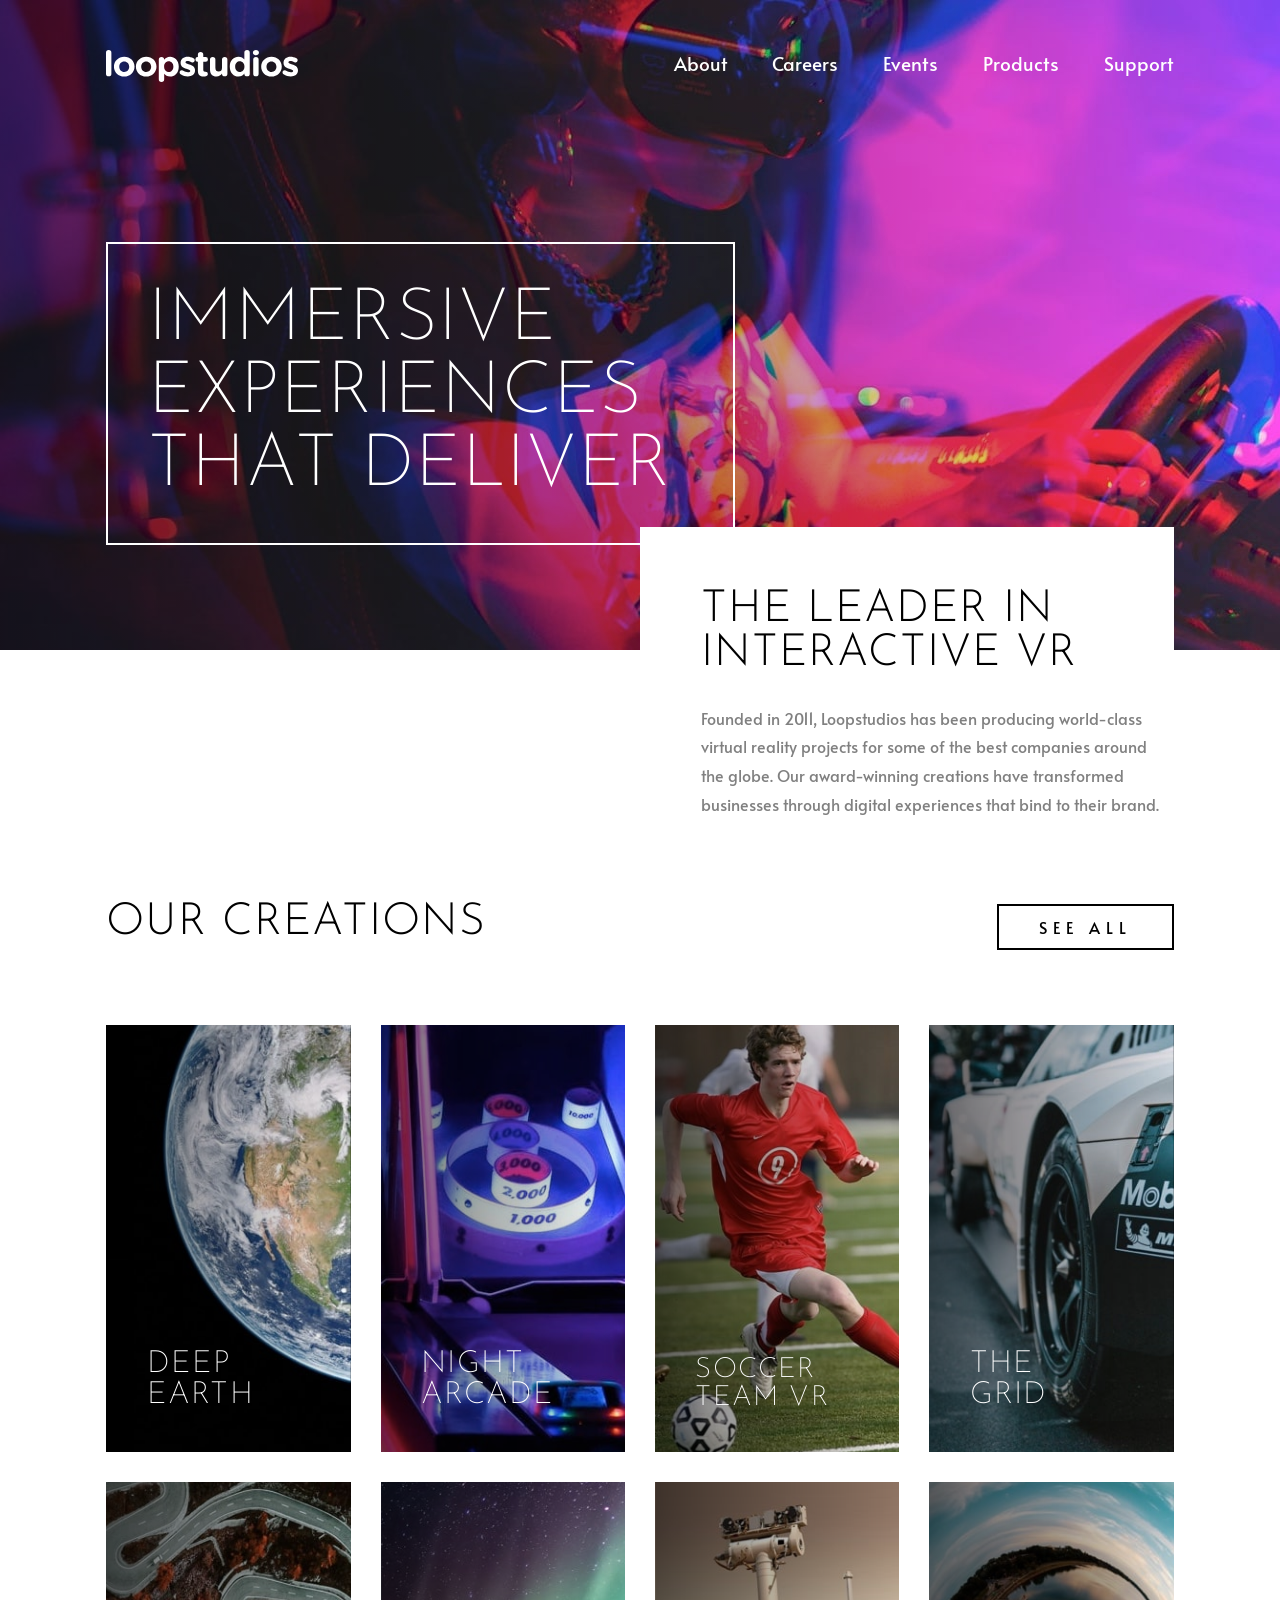
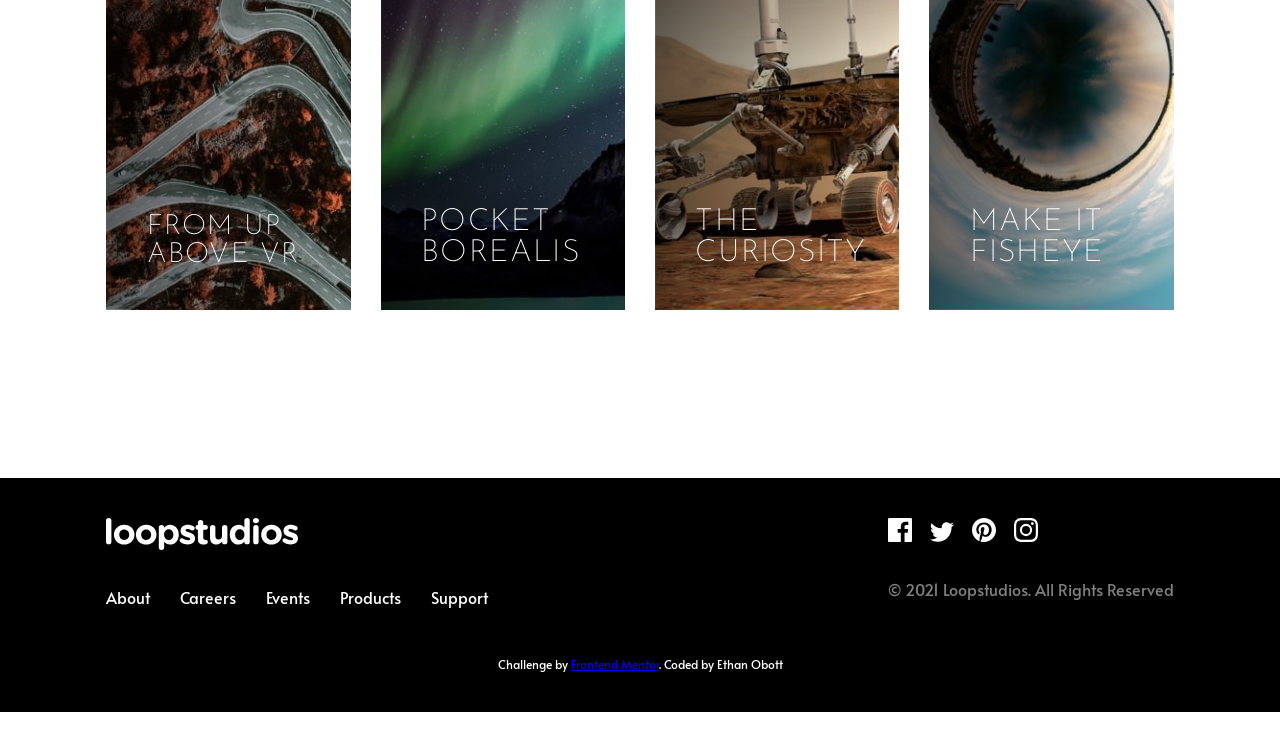
==== commit e33cc3fc: "change path to desktop image" ====
--- a/index.html
+++ b/index.html
@@ -14,7 +14,7 @@
         <link rel="stylesheet" href="styles.css" />
         <link
             rel="shortcut icon"
-            href="../images/favicon-32x32.png"
+            href="./images/favicon-32x32.png"
             type="image/x-icon"
         />
         <!-- font link 1 -->
@@ -132,11 +132,13 @@
                 <picture>
                     <source
                         media="(min-width:992px)"
-                        srcset="/images/desktop/image-interactive.jpg"
+                        srcset="
+                            ./FEM-loopstudios/images/desktop/image-interactive.jpg
+                        "
                     />
                     <img
                         id="about-img"
-                        src="../images/mobile/image-interactive.jpg"
+                        src="./images/mobile/image-interactive.jpg"
                         alt="Guy with a virtual reality headset on"
                         width="654"
                     />
@@ -167,7 +169,7 @@
                     >
                 </div>
 
-                <!-- images container -->
+                <!-- images container (images supplied with css) -->
                 <div id="our-creations-cont">
                     <!-- image 1 -->
                     <div class="creations-img-cont">
--- a/styles.css
+++ b/styles.css
@@ -78,7 +78,7 @@
 }
 
 header {
-    background-image: url("../images/mobile/image-hero.jpg");
+    background-image: url("./images/mobile/image-hero.jpg");
     height: 650px;
     background-repeat: no-repeat;
     background-position: center;
@@ -189,42 +189,41 @@
 /* corresponding mobile background imgs for each container in "our creations" */
 .creations-img-cont:nth-child(1) {
     background-image: var(--img-gradient),
-        url("../images/mobile/image-deep-earth.jpg");
+        url("./images/mobile/image-deep-earth.jpg");
 }
 
 .creations-img-cont:nth-child(2) {
     background-image: var(--img-gradient),
-        url("../images/mobile/image-night-arcade.jpg");
+        url("./images/mobile/image-night-arcade.jpg");
 }
 
 .creations-img-cont:nth-child(3) {
     background-image: var(--img-gradient),
-        url("../images/mobile/image-soccer-team.jpg");
+        url("./images/mobile/image-soccer-team.jpg");
 }
 
 .creations-img-cont:nth-child(4) {
-    background-image: var(--img-gradient),
-        url("../images/mobile/image-grid.jpg");
+    background-image: var(--img-gradient), url("./images/mobile/image-grid.jpg");
 }
 
 .creations-img-cont:nth-child(5) {
     background-image: var(--img-gradient),
-        url("../images/mobile/image-from-above.jpg");
+        url("./images/mobile/image-from-above.jpg");
 }
 
 .creations-img-cont:nth-child(6) {
     background-image: var(--img-gradient),
-        url("../images/mobile/image-pocket-borealis.jpg");
+        url("./images/mobile/image-pocket-borealis.jpg");
 }
 
 .creations-img-cont:nth-child(7) {
     background-image: var(--img-gradient),
-        url("../images/mobile/image-curiosity.jpg");
+        url("./images/mobile/image-curiosity.jpg");
 }
 
 .creations-img-cont:nth-child(8) {
     background-image: var(--img-gradient),
-        url("../images/mobile/image-fisheye.jpg");
+        url("./images/mobile/image-fisheye.jpg");
 }
 
 .creations-text {
@@ -326,7 +325,7 @@
     /*! header */
     header {
         background-image: var(--img-gradient),
-            url("../images/desktop/image-hero.jpg");
+            url("./images/desktop/image-hero.jpg");
     }
 
     /* hide the hamburger and close button */
@@ -469,42 +468,42 @@
 
     .creations-img-cont:nth-child(1) {
         background-image: var(--img-gradient),
-            url("../images/desktop/image-deep-earth.jpg");
+            url("./images/desktop/image-deep-earth.jpg");
     }
 
     .creations-img-cont:nth-child(2) {
         background-image: var(--img-gradient),
-            url("../images/desktop/image-night-arcade.jpg");
+            url("./images/desktop/image-night-arcade.jpg");
     }
 
     .creations-img-cont:nth-child(3) {
         background-image: var(--img-gradient),
-            url("../images/desktop/image-soccer-team.jpg");
+            url("./images/desktop/image-soccer-team.jpg");
     }
 
     .creations-img-cont:nth-child(4) {
         background-image: var(--img-gradient),
-            url("../images/desktop/image-grid.jpg");
+            url("./images/desktop/image-grid.jpg");
     }
 
     .creations-img-cont:nth-child(5) {
         background-image: var(--img-gradient),
-            url("../images/desktop/image-from-above.jpg");
+            url("./images/desktop/image-from-above.jpg");
     }
 
     .creations-img-cont:nth-child(6) {
         background-image: var(--img-gradient),
-            url("../images/desktop/image-pocket-borealis.jpg");
+            url("./images/desktop/image-pocket-borealis.jpg");
     }
 
     .creations-img-cont:nth-child(7) {
         background-image: var(--img-gradient),
-            url("../images/desktop/image-curiosity.jpg");
+            url("./images/desktop/image-curiosity.jpg");
     }
 
     .creations-img-cont:nth-child(8) {
         background-image: var(--img-gradient),
-            url("../images/desktop/image-fisheye.jpg");
+            url("./images/desktop/image-fisheye.jpg");
     }
 
     .creations-text {
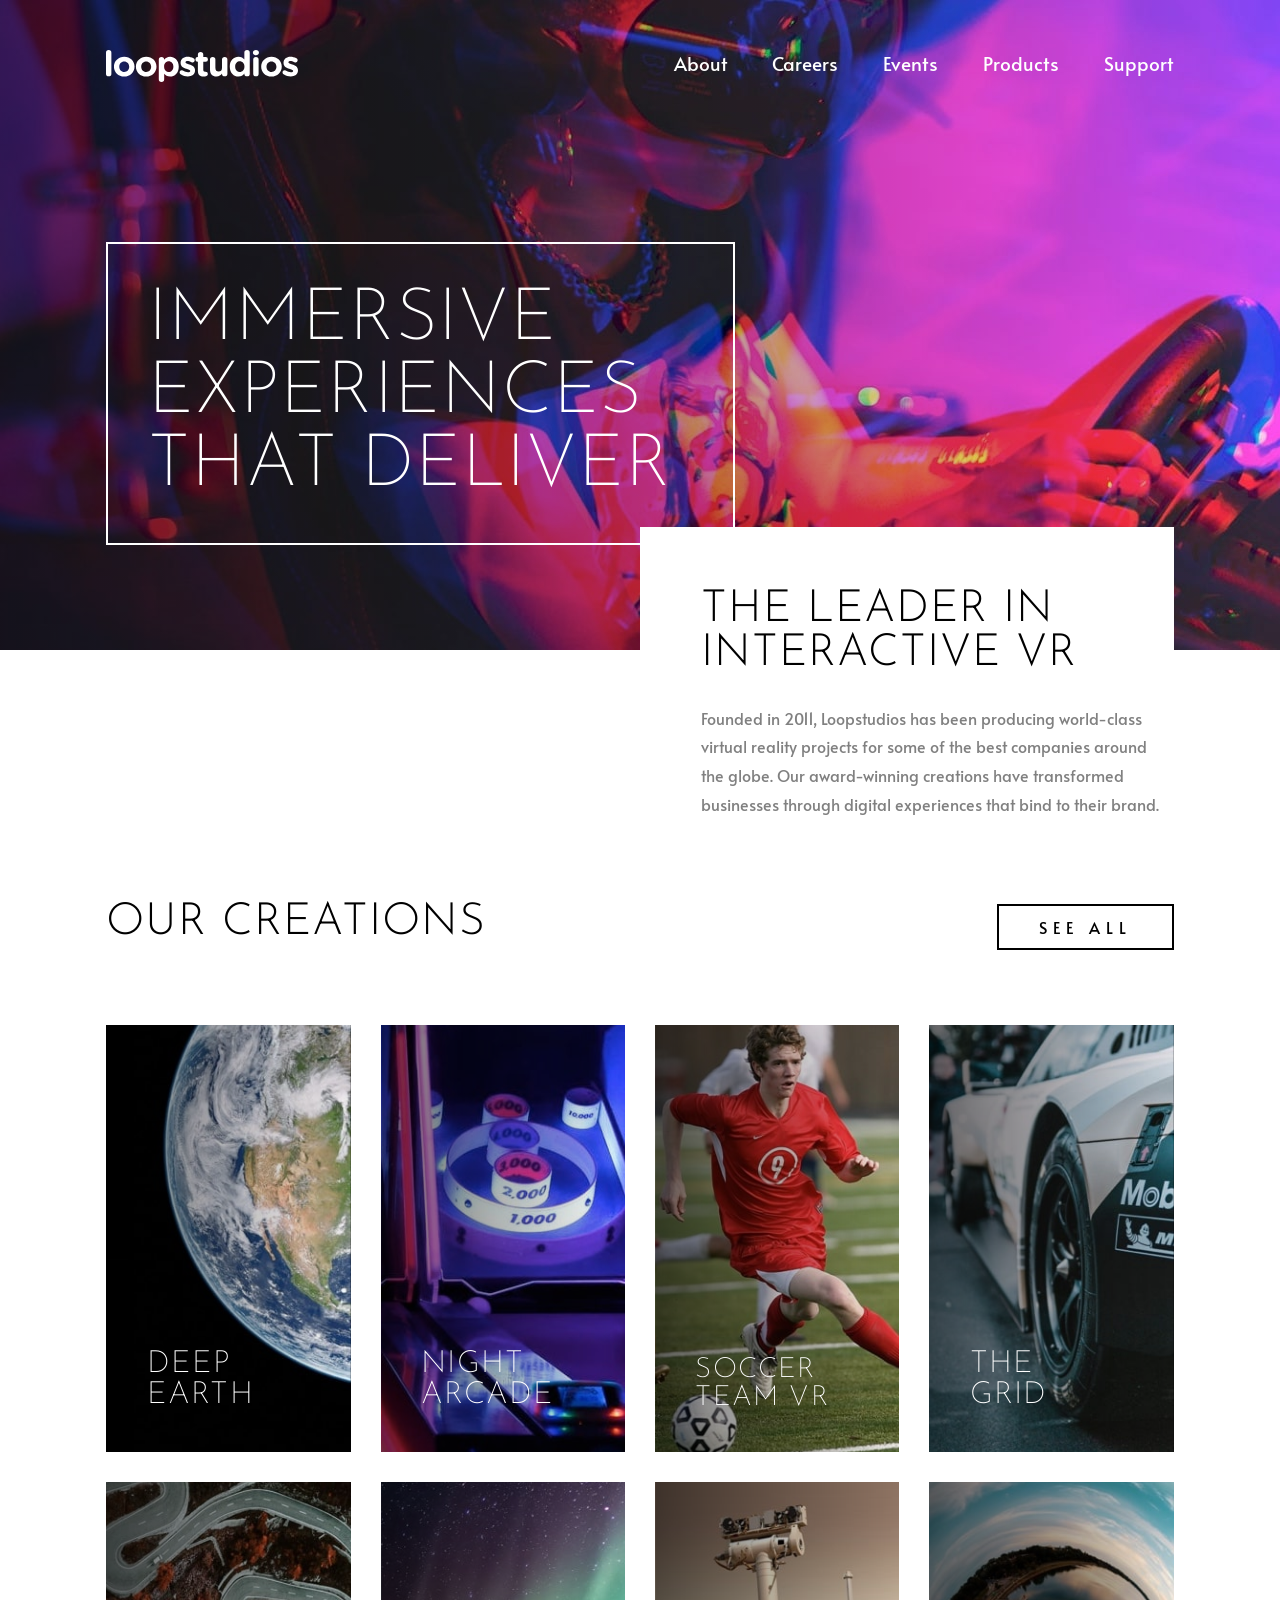
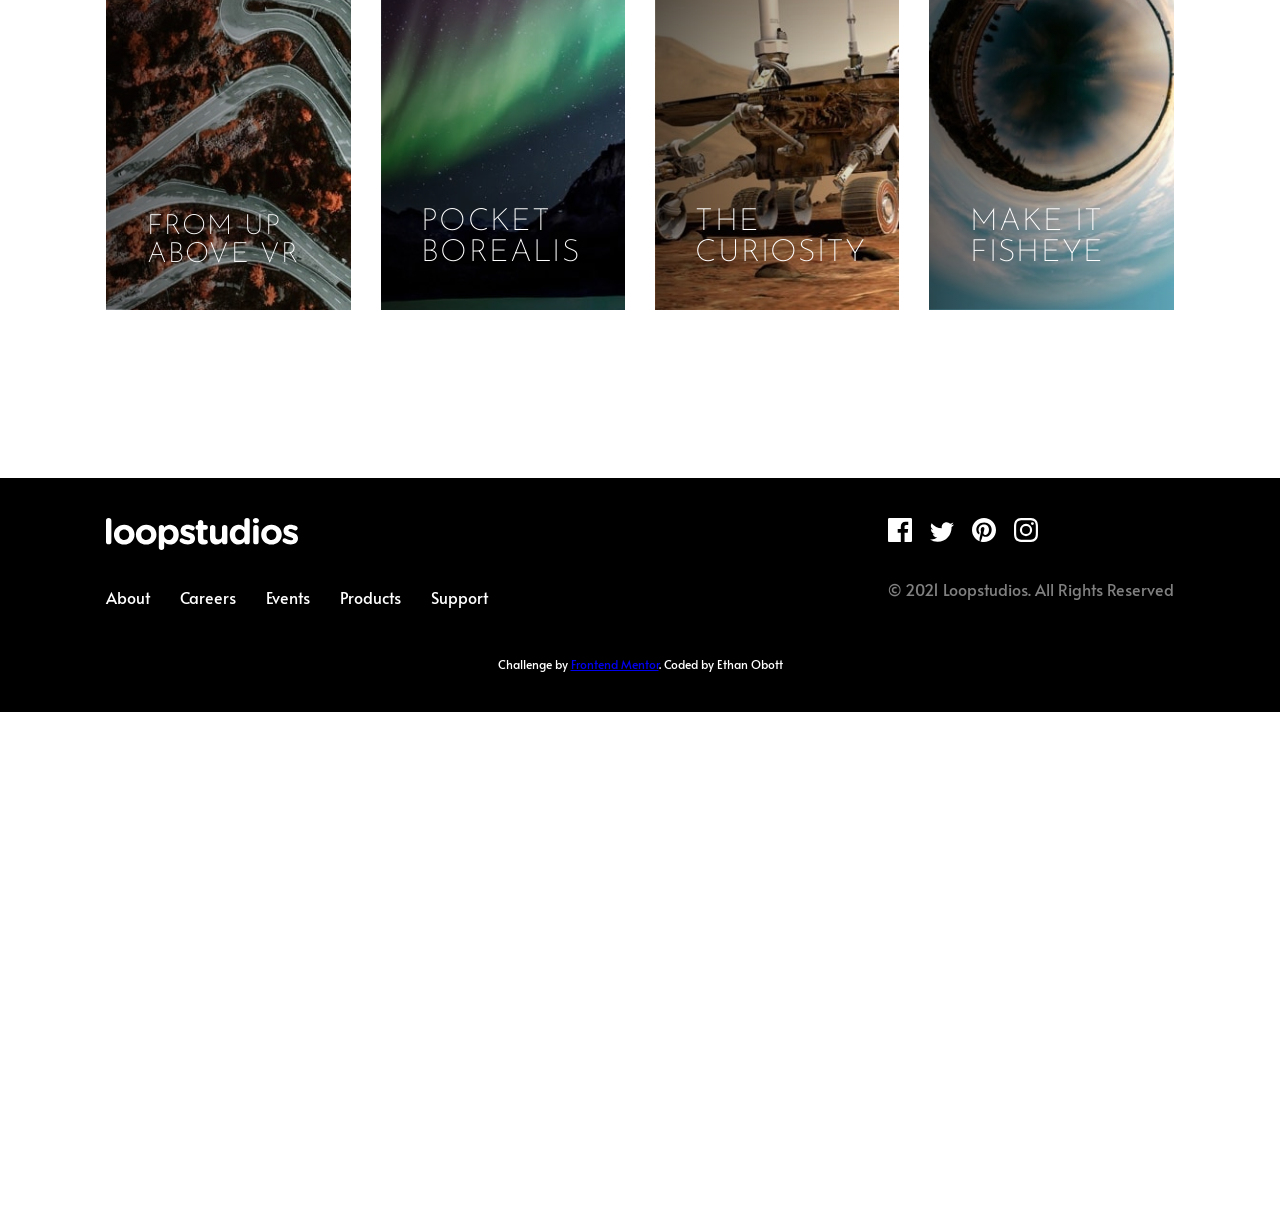
==== commit 3136cf17: "change the desktop about us img to original" ====
--- a/index.html
+++ b/index.html
@@ -132,9 +132,7 @@
                 <picture>
                     <source
                         media="(min-width:992px)"
-                        srcset="
-                            ./FEM-loopstudios/images/desktop/image-interactive.jpg
-                        "
+                        srcset="./images/desktop/image-interactive.jpg"
                     />
                     <img
                         id="about-img"
